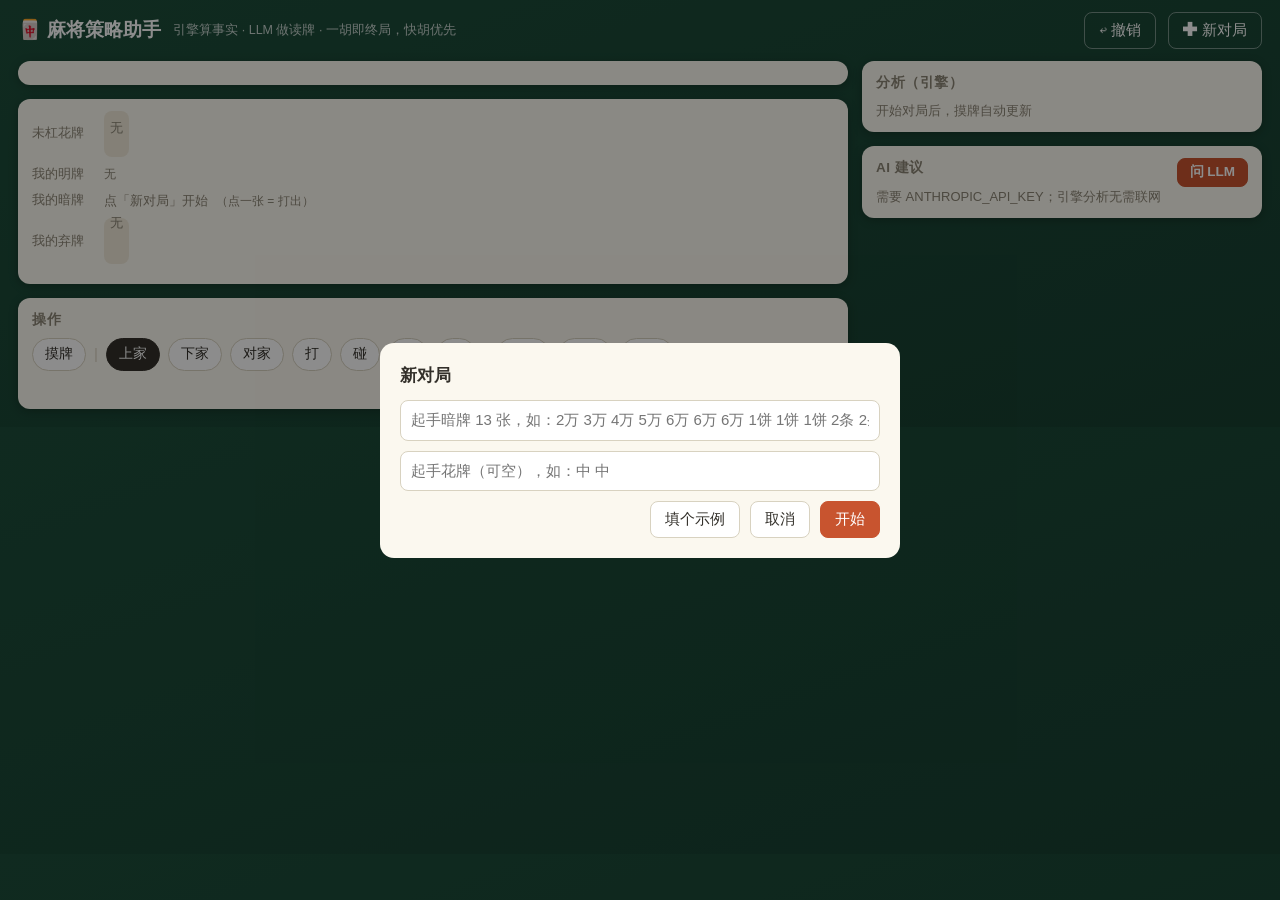
==== src/webapp/index.html @ b74e80d1 "Merge local web UI + robust advice defaults python -m src.web 起本地界面；思考默认关闭兼容代理端点。  Co-Authored-By: C" ====
<!DOCTYPE html>
<html lang="zh-CN">
<head>
<meta charset="utf-8">
<meta name="viewport" content="width=device-width, initial-scale=1">
<title>麻将策略助手</title>
<style>
  :root{
    --felt:#1d4d3a; --felt2:#173f30; --panel:#fbf8ef; --ink:#33302a;
    --line:#d8d2c0; --accent:#c8542f; --gold:#b98a2f; --safe:#4a7d52;
    --warn:#c9a227; --danger:#b3402e; --muted:#8a8474;
  }
  *{box-sizing:border-box}
  body{margin:0;background:linear-gradient(160deg,var(--felt),var(--felt2));
       color:var(--ink);font:15px/1.5 -apple-system,"PingFang SC","Microsoft YaHei",sans-serif}
  header{display:flex;align-items:center;gap:12px;padding:12px 18px;color:#fff}
  header h1{font-size:19px;margin:0;font-weight:600}
  header .sub{opacity:.75;font-size:12.5px}
  header .sp{flex:1}
  button{font:inherit;border:1px solid var(--line);background:#fff;color:var(--ink);
         border-radius:8px;padding:6px 14px;cursor:pointer}
  button:hover{border-color:var(--accent);color:var(--accent)}
  button.primary{background:var(--accent);border-color:var(--accent);color:#fff}
  button.primary:hover{opacity:.9;color:#fff}
  button.ghost{background:transparent;color:#fff;border-color:rgba(255,255,255,.4)}
  button.ghost:hover{border-color:#fff;color:#fff}
  button:disabled{opacity:.5;cursor:default}
  main{display:grid;grid-template-columns:minmax(0,1fr) 400px;gap:14px;padding:0 18px 18px}
  .card{background:var(--panel);border-radius:12px;padding:12px 14px;box-shadow:0 2px 10px rgba(0,0,0,.25)}
  .card h3{margin:0 0 8px;font-size:13.5px;color:var(--muted);font-weight:600;letter-spacing:.5px}
  .col{display:flex;flex-direction:column;gap:14px;min-width:0}
  /* tiles */
  .tile{display:inline-flex;flex-direction:column;align-items:center;justify-content:center;
        width:46px;height:60px;margin:2px;background:#fff;border:1px solid #cfc9b8;border-bottom-width:3px;
        border-radius:6px;cursor:pointer;user-select:none;font-weight:700;line-height:1.15}
  .tile .n{font-size:20px}
  .tile .s{font-size:12px;color:#7a7462}
  .tile.honor .n{font-size:17px}
  .tile.flower{background:#fdf3dd;border-color:#d9c48a}
  .tile.flower .n{color:#9a7418;font-size:16px}
  .tile.small{width:32px;height:42px}
  .tile.small .n{font-size:14px}.tile.small .s{font-size:10px}
  .tile:hover{transform:translateY(-3px);border-color:var(--accent)}
  .tile.flat{cursor:default}
  .tile.flat:hover{transform:none;border-color:#cfc9b8}
  .river{min-height:46px;padding:4px 6px;background:#efe9d8;border-radius:8px;line-height:0}
  /* opponents */
  .opps{display:grid;grid-template-columns:repeat(3,1fr);gap:10px}
  .opp h3{display:flex;justify-content:space-between}
  .opp .cnt{color:var(--accent)}
  .melds{margin-top:6px;font-size:12px;color:var(--muted)}
  .melds .grp{display:inline-block;background:#efe9d8;border-radius:6px;padding:2px 6px;margin:2px 2px 0 0}
  /* my area */
  .row{display:flex;flex-wrap:wrap;align-items:center;gap:8px;margin-bottom:8px}
  .row .lbl{font-size:12.5px;color:var(--muted);min-width:64px}
  .hand .tile{width:52px;height:68px}
  /* action bar */
  .actions{display:flex;flex-wrap:wrap;gap:8px;align-items:center}
  .chip{padding:5px 12px;border-radius:999px;border:1px solid var(--line);background:#fff;cursor:pointer;font-size:13.5px}
  .chip.on{background:var(--ink);color:#fff;border-color:var(--ink)}
  .picker{margin-top:8px;display:none}
  .picker.show{display:block}
  .picker .grp{margin:4px 0}
  .picker .glabel{font-size:12px;color:var(--muted);margin-right:6px}
  .pending{margin-top:6px;font-size:13px;color:var(--accent);min-height:20px}
  /* analysis */
  .status{font-size:16px;font-weight:700;margin-bottom:6px}
  .substat{font-size:12.5px;color:var(--muted);margin-bottom:8px}
  table{width:100%;border-collapse:collapse;font-size:13px}
  th{color:var(--muted);font-weight:600;text-align:left;padding:4px 6px;border-bottom:1px solid var(--line);font-size:12px}
  td{padding:5px 6px;border-bottom:1px dashed #e7e1d0;vertical-align:middle}
  tr.cand{cursor:pointer}
  tr.cand:hover td{background:#f4efdf}
  .risk{display:inline-block;padding:1px 8px;border-radius:999px;font-size:12px;color:#fff}
  .risk.安全{background:var(--safe)} .risk.中{background:var(--warn)} .risk.危险{background:var(--danger)}
  .bars{display:flex;gap:6px;margin-top:2px}
  .bar{width:44px;height:4px;background:#e7e1d0;border-radius:2px;overflow:hidden}
  .bar i{display:block;height:100%;background:var(--muted)}
  .bar.r i{background:var(--danger)}
  .kong{margin-top:10px;border-top:1px solid var(--line);padding-top:8px}
  .kong li{margin:3px 0;font-size:13px}
  .star{color:var(--accent);font-weight:700;font-size:13px;margin-top:4px}
  .advice{white-space:pre-wrap;font-size:14px;max-height:420px;overflow:auto;background:#f4efdf;
          border-radius:8px;padding:10px 12px}
  .hint{color:var(--muted);font-size:13px}
  .err{color:var(--danger)}
  /* modal */
  .mask{position:fixed;inset:0;background:rgba(0,0,0,.45);display:none;align-items:center;justify-content:center}
  .mask.show{display:flex}
  .modal{background:var(--panel);border-radius:14px;padding:20px;width:min(520px,92vw)}
  .modal h2{margin:0 0 12px;font-size:17px}
  .modal input{width:100%;font:inherit;padding:8px 10px;border:1px solid var(--line);border-radius:8px;margin-bottom:10px}
  .modal .btns{display:flex;gap:10px;justify-content:flex-end}
  @media (max-width:900px){main{grid-template-columns:1fr}}
</style>
</head>
<body>
<header>
  <h1>🀄 麻将策略助手</h1>
  <span class="sub">引擎算事实 · LLM 做读牌 · 一胡即终局，快胡优先</span>
  <span class="sp"></span>
  <button class="ghost" onclick="undo()">↩ 撤销</button>
  <button class="ghost" onclick="showNew()">✚ 新对局</button>
</header>

<main>
  <div class="col">
    <div class="card opps" id="opps"></div>

    <div class="card">
      <div class="row"><span class="lbl">未杠花牌</span><span id="flowers" class="river" style="line-height:1.6"><span class="hint">无</span></span></div>
      <div class="row"><span class="lbl">我的明牌</span><span id="mymelds" class="melds" style="margin:0">无</span></div>
      <div class="row"><span class="lbl">我的暗牌</span><span id="hand" class="hand" style="line-height:0"><span class="hint">点「新对局」开始</span></span>
        <span style="font-size:12px;color:var(--muted)">（点一张 = 打出）</span></div>
      <div class="row"><span class="lbl">我的弃牌</span><span id="myriver" class="river"><span class="hint">无</span></span></div>
    </div>

    <div class="card">
      <h3>操作</h3>
      <div class="actions" id="actions">
        <span class="chip" data-mode="draw" onclick="setMode('draw','摸牌')">摸牌</span>
        <span style="color:var(--line)">|</span>
        <span class="chip" data-p="l" onclick="setPlayer('l')">上家</span>
        <span class="chip" data-p="r" onclick="setPlayer('r')">下家</span>
        <span class="chip" data-p="o" onclick="setPlayer('o')">对家</span>
        <span class="chip" data-mode="od" onclick="setMode('od','打')">打</span>
        <span class="chip" data-mode="op" onclick="setMode('op','碰')">碰</span>
        <span class="chip" data-mode="oc" onclick="setMode('oc','吃')">吃</span>
        <span class="chip" data-mode="og" onclick="setMode('og','杠')">杠</span>
        <span style="color:var(--line)">|</span>
        <span class="chip" data-mode="kg" onclick="setMode('kg','杠花')">杠花</span>
        <span class="chip" data-mode="an" onclick="setMode('an','暗杠')">暗杠</span>
        <span class="chip" data-mode="ka" onclick="setMode('ka','加杠')">加杠</span>
      </div>
      <div class="picker" id="picker"></div>
      <div class="pending" id="pending"></div>
    </div>
  </div>

  <div class="col">
    <div class="card">
      <h3>分析（引擎）</h3>
      <div id="analysis" class="hint">开始对局后，摸牌自动更新</div>
    </div>
    <div class="card">
      <h3>AI 建议
        <button class="primary" id="adviceBtn" style="float:right;padding:3px 12px" onclick="advice()">问 LLM</button>
      </h3>
      <div id="advice" class="hint">需要 ANTHROPIC_API_KEY；引擎分析无需联网</div>
    </div>
  </div>
</main>

<div class="mask" id="mask">
  <div class="modal">
    <h2>新对局</h2>
    <input id="inHand" placeholder="起手暗牌 13 张，如：2万 3万 4万 5万 6万 6万 6万 1饼 1饼 1饼 2条 2条 2条">
    <input id="inFlowers" placeholder="起手花牌（可空），如：中 中">
    <div class="btns">
      <button onclick="fillSample()">填个示例</button>
      <button onclick="hideNew()">取消</button>
      <button class="primary" onclick="startGame()">开始</button>
    </div>
  </div>
</div>

<script>
const $ = id => document.getElementById(id);
let mode = null, player = 'l', pending = [];

const SUITS = [
  {label:'万', n:9, prefix:''}, {label:'饼', n:9}, {label:'条', n:9},
];
const HONORS = ['南风','西风','北风'];
const FLOWERS = ['中','发','白','东风','春','夏','秋','冬','梅','兰','竹','菊'];
const SEASON = new Set(['春','夏','秋','冬','梅','兰','竹','菊']);

function tileHTML(name, cls='', click=''){
  let n = name, s = '';
  const m = name.match(/^([1-9])([万饼条])$/);
  if (m){ n = m[1]; s = m[2]; }
  else { s = ''; }
  const flower = !m;
  return `<span class="tile ${cls} ${flower?'flower':''} ${m?'':'honor'}" ${click?`onclick="${click}"`:''}>` +
         `<span class="n">${n}</span>${s?`<span class="s">${s}</span>`:''}</span>`;
}

/* ---------- server calls ---------- */
async function api(path, body){
  const r = await fetch(path, body ? {method:'POST',headers:{'Content-Type':'application/json'},
                                          body:JSON.stringify(body)} : undefined);
  return r.json();
}
async function refresh(){
  const d = await api('/api/state');
  if (!d.ok){ return; }
  render(d.state); renderAnalysis(d.analysis);
}
async function send(line){
  const d = await api('/api/event', {line});
  if (!d.ok){ flash(d.error || '操作失败'); return false; }
  await refresh(); return true;
}
function flash(msg){
  const p = $('pending'); p.textContent = '⚠ ' + msg;
  setTimeout(()=>{ if(p.textContent.startsWith('⚠')) p.textContent=''; }, 2500);
}

/* ---------- render ---------- */
function render(st){
  // opponents
  const names = {l:'上家', r:'下家', o:'对家'};
  $('opps').innerHTML = ['l','r','o'].map(k=>{
    const p = st.players[k==='l'?'left':k==='r'?'right':'opposite'];
    const river = p.discards.length ? p.discards.map(t=>tileHTML(t,'small','flat')).join('') : '<span class="hint">无弃牌</span>';
    const melds = p.melds.length ? p.melds.map(m=>`<span class="grp">${m.type} ${m.tiles.join(' ')}</span>`).join(' ') : '无明牌';
    return `<div class="card opp"><h3>${names[k]} <span class="cnt">${p.discards.length}张弃牌</span></h3>
            <div class="river">${river}</div><div class="melds">${melds}</div></div>`;
  }).join('');

  $('flowers').innerHTML = st.flowers.length
    ? st.flowers.map(t=>tileHTML(t,'small',`send('kg ${t}')`)).join('') +
      '<span class="hint" style="font-size:11px;margin-left:6px">点花=杠掉</span>'
    : '<span class="hint">无</span>';
  $('mymelds').innerHTML = st.my_melds.length
    ? st.my_melds.map(m=>`<span class="grp">${m.type} ${m.tiles.join(' ')}</span>`).join(' ') : '无';
  $('hand').innerHTML = st.hand.length
    ? st.hand.map(t=>tileHTML(t,'',`send('打 ${t}')`)).join('')
    : '<span class="hint">空</span>';
  $('myriver').innerHTML = st.my_discards.length
    ? st.my_discards.map(t=>tileHTML(t,'small','flat')).join('') : '<span class="hint">无</span>';
}

function renderAnalysis(a){
  if (!a){ return; }
  let head;
  if (a.shanten === -1) head = '🎉 已经胡了！';
  else if (a.is_tenpai) head = `📣 听牌！胡：${a.waiting.join(' ')}`;
  else head = `向听数 ${a.shanten}｜进张：${a.ukeire.join(' ') || '无'}`;
  let html = `<div class="status">${head}</div>
              <div class="substat">全桌剩余 ${a.remaining_total} 张 · 一胡即终局，快胡优先</div>`;
  if (a.candidates.length){
    html += `<table><tr><th>打</th><th>向听</th><th>进张</th><th>风险</th><th>剩</th></tr>` +
      a.candidates.map(c=>`
        <tr class="cand" onclick="send('打 ${c.tile}')">
          <td><b>${c.tile}</b></td>
          <td>${c.shanten_after}</td>
          <td>${c.speed_types}种/${c.speed_tiles}张</td>
          <td><span class="risk ${c.risk}">${c.risk}</span>
              <div class="bars">
                <div class="bar" title="被吃 ${fmt(c.chi)}"><i style="width:${c.chi*100}%"></i></div>
                <div class="bar" title="被碰 ${fmt(c.peng)}"><i style="width:${c.peng*100}%"></i></div>
                <div class="bar r" title="点炮 ${fmt(c.ron)}"><i style="width:${c.ron*100}%"></i></div>
              </div></td>
          <td>${c.remaining}</td>
        </tr>`).join('') + `</table>`;
  }
  if (a.kong_opportunities.length){
    html += `<div class="kong"><b>杠牌/杠开机会</b><ul style="margin:4px 0 0 18px;padding:0">` +
      a.kong_opportunities.map(o=>`<li>${o.kind} ${o.tile}：${o.hua}花；${o.note}</li>`).join('') +
      `</ul>${a.is_tenpai ? '<div class="star">★ 已听牌：现在杠任意一组，补牌成胡 = 杠开（8花起，上不封顶）</div>' : ''}</div>`;
  }
  $('analysis').innerHTML = html;
}
const fmt = p => (p*100).toFixed(0) + '%';

/* ---------- actions ---------- */
function setPlayer(p){
  player = p;
  document.querySelectorAll('[data-p]').forEach(e=>e.classList.toggle('on', e.dataset.p===p));
  if (!mode) setMode('od','打');
  else renderPicker();
}
function setMode(m, label){
  mode = m; pending = [];
  document.querySelectorAll('[data-mode]').forEach(e=>e.classList.toggle('on', e.dataset.mode===m));
  $('pending').textContent = m ? `待选牌（${label}）…` : '';
  renderPicker();
}
const MODES = {
  draw:{cnt:1, line:t=>`摸 ${t}`},
  od:  {cnt:1, line:t=>`${player} ${t}`},
  op:  {cnt:1, line:t=>`${player}碰 ${t}`},
  oc:  {cnt:3, line:t=>`${player}吃 ${t.join(' ')}`},
  og:  {cnt:1, line:t=>`${player}杠 ${t}`},
  kg:  {cnt:1, line:t=>`kg ${t}`},
  an:  {cnt:1, line:t=>`an ${t}`},
  ka:  {cnt:1, line:t=>`ka ${t}`},
};
function renderPicker(){
  const p = $('picker');
  if (!mode){ p.className='picker'; p.innerHTML=''; return; }
  p.className = 'picker show';
  let html = '';
  for (const s of SUITS){
    html += `<div class="grp"><span class="glabel">${s.label}</span>` +
      Array.from({length:9},(_,i)=>tileHTML(`${i+1}${s.label}`,'small',`pick('${i+1}${s.label}')`)).join('') + `</div>`;
  }
  html += `<div class="grp"><span class="glabel">字</span>` +
    HONORS.map(t=>tileHTML(t,'small',`pick('${t}')`)).join('') + `</div>`;
  if (['draw','kg'].includes(mode)){
    html += `<div class="grp"><span class="glabel">花</span>` +
      FLOWERS.map(t=>tileHTML(SEASON.has(t)?t:t,'small',`pick('${t}')`)).join('') + `</div>`;
  }
  p.innerHTML = html;
}
async function pick(t){
  if (!mode) return;
  const m = MODES[mode];
  if (mode==='kg'){ send(`kg ${t}`); return; }        // 杠花直接执行
  pending.push(t);
  if (pending.length < m.cnt){
    $('pending').textContent = `待选牌：${pending.join(' ')}${mode==='oc' ? '（吃还需 '+(m.cnt-pending.length)+' 张）' : ''}`;
    return;
  }
  const line = m.line(m.cnt===1 ? pending[0] : pending);
  pending = [];
  $('pending').textContent = '';
  await send(line);
}
async function undo(){ pending=[]; $('pending').textContent=''; await send('撤'); }

async function advice(){
  const btn = $('adviceBtn'), out = $('advice');
  btn.disabled = true; btn.textContent = '思考中…';
  out.className = 'advice'; out.textContent = 'LLM 正在读牌（可能需要十几秒）…';
  try{
    const d = await api('/api/advice', {});
    if (d.ok){ out.textContent = d.advice; }
    else {
      out.innerHTML = `<span class="err">获取失败：${d.error}</span>` +
        (d.prompt ? `<details style="margin-top:8px"><summary>Prompt 预览（可复制给任意模型）</summary>
                     <div style="white-space:pre-wrap;font-size:12.5px;margin-top:6px">${d.prompt}</div></details>` : '');
    }
  } finally { btn.disabled = false; btn.textContent = '问 LLM'; }
}

/* ---------- new game ---------- */
function showNew(){ $('mask').className = 'mask show'; $('inHand').focus(); }
function hideNew(){ $('mask').className = 'mask'; }
function fillSample(){
  $('inHand').value = '2万 3万 4万 5万 6万 6万 6万 1饼 1饼 1饼 2条 2条 2条';
  $('inFlowers').value = '中';
}
async function startGame(){
  const d = await api('/api/new', {hand:$('inHand').value.trim(), flowers:$('inFlowers').value.trim()});
  if (!d.ok){ alert(d.error); return; }
  hideNew(); setMode(null,''); await refresh();
}

/* boot */
setPlayer('l'); setMode(null,'');
$('mask').className = 'mask show';
refresh();
</script>
</body>
</html>
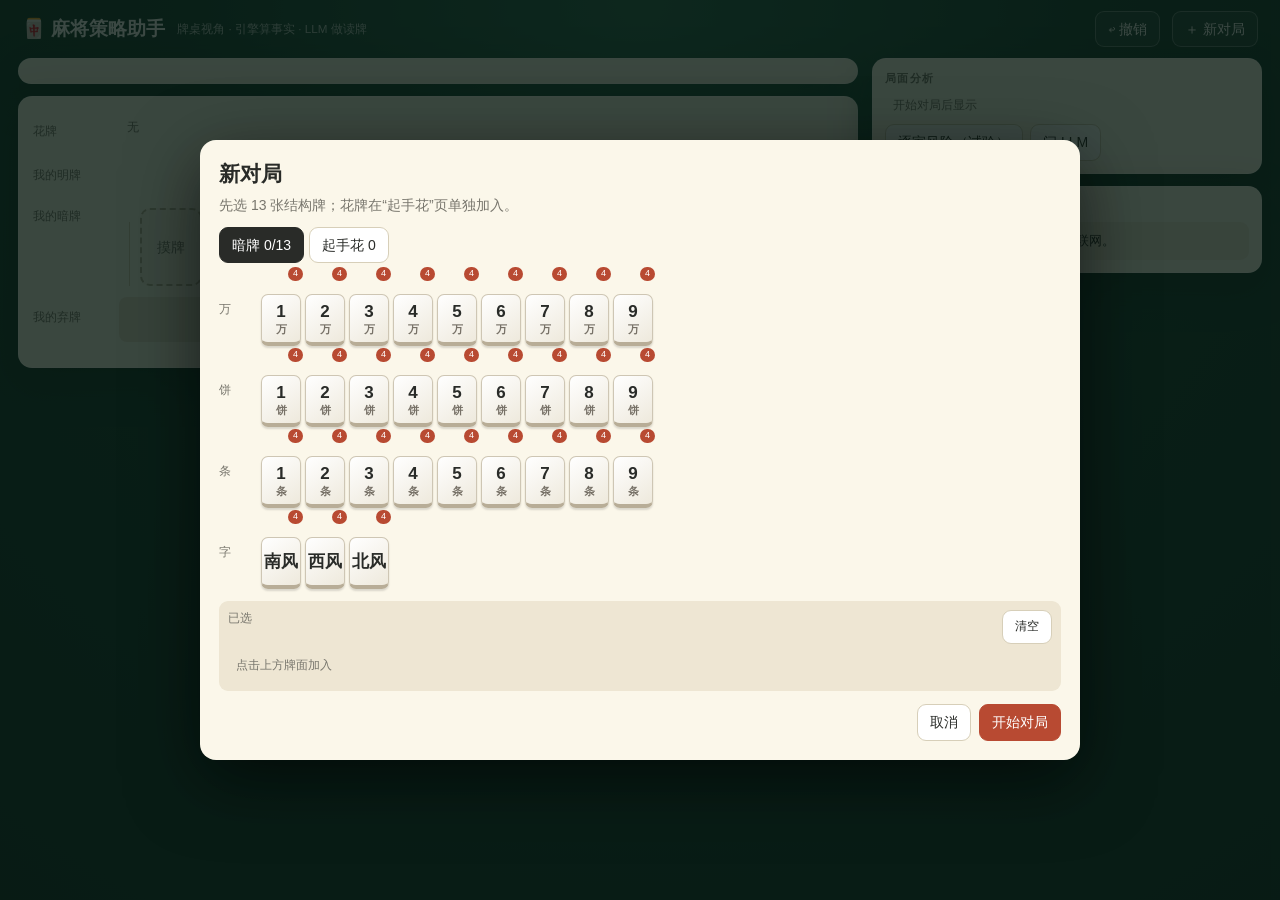
==== commit f563130b: "chore: establish cross-client collaboration baseline Capture the existing rules, strategy, rooms, cl" ====
--- a/src/webapp/index.html
+++ b/src/webapp/index.html
@@ -1,356 +1,162 @@
-<!DOCTYPE html>
+<!doctype html>
 <html lang="zh-CN">
 <head>
 <meta charset="utf-8">
-<meta name="viewport" content="width=device-width, initial-scale=1">
+<meta name="viewport" content="width=device-width,initial-scale=1">
 <title>麻将策略助手</title>
 <style>
-  :root{
-    --felt:#1d4d3a; --felt2:#173f30; --panel:#fbf8ef; --ink:#33302a;
-    --line:#d8d2c0; --accent:#c8542f; --gold:#b98a2f; --safe:#4a7d52;
-    --warn:#c9a227; --danger:#b3402e; --muted:#8a8474;
-  }
-  *{box-sizing:border-box}
-  body{margin:0;background:linear-gradient(160deg,var(--felt),var(--felt2));
-       color:var(--ink);font:15px/1.5 -apple-system,"PingFang SC","Microsoft YaHei",sans-serif}
-  header{display:flex;align-items:center;gap:12px;padding:12px 18px;color:#fff}
-  header h1{font-size:19px;margin:0;font-weight:600}
-  header .sub{opacity:.75;font-size:12.5px}
-  header .sp{flex:1}
-  button{font:inherit;border:1px solid var(--line);background:#fff;color:var(--ink);
-         border-radius:8px;padding:6px 14px;cursor:pointer}
-  button:hover{border-color:var(--accent);color:var(--accent)}
-  button.primary{background:var(--accent);border-color:var(--accent);color:#fff}
-  button.primary:hover{opacity:.9;color:#fff}
-  button.ghost{background:transparent;color:#fff;border-color:rgba(255,255,255,.4)}
-  button.ghost:hover{border-color:#fff;color:#fff}
-  button:disabled{opacity:.5;cursor:default}
-  main{display:grid;grid-template-columns:minmax(0,1fr) 400px;gap:14px;padding:0 18px 18px}
-  .card{background:var(--panel);border-radius:12px;padding:12px 14px;box-shadow:0 2px 10px rgba(0,0,0,.25)}
-  .card h3{margin:0 0 8px;font-size:13.5px;color:var(--muted);font-weight:600;letter-spacing:.5px}
-  .col{display:flex;flex-direction:column;gap:14px;min-width:0}
-  /* tiles */
-  .tile{display:inline-flex;flex-direction:column;align-items:center;justify-content:center;
-        width:46px;height:60px;margin:2px;background:#fff;border:1px solid #cfc9b8;border-bottom-width:3px;
-        border-radius:6px;cursor:pointer;user-select:none;font-weight:700;line-height:1.15}
-  .tile .n{font-size:20px}
-  .tile .s{font-size:12px;color:#7a7462}
-  .tile.honor .n{font-size:17px}
-  .tile.flower{background:#fdf3dd;border-color:#d9c48a}
-  .tile.flower .n{color:#9a7418;font-size:16px}
-  .tile.small{width:32px;height:42px}
-  .tile.small .n{font-size:14px}.tile.small .s{font-size:10px}
-  .tile:hover{transform:translateY(-3px);border-color:var(--accent)}
-  .tile.flat{cursor:default}
-  .tile.flat:hover{transform:none;border-color:#cfc9b8}
-  .river{min-height:46px;padding:4px 6px;background:#efe9d8;border-radius:8px;line-height:0}
-  /* opponents */
-  .opps{display:grid;grid-template-columns:repeat(3,1fr);gap:10px}
-  .opp h3{display:flex;justify-content:space-between}
-  .opp .cnt{color:var(--accent)}
-  .melds{margin-top:6px;font-size:12px;color:var(--muted)}
-  .melds .grp{display:inline-block;background:#efe9d8;border-radius:6px;padding:2px 6px;margin:2px 2px 0 0}
-  /* my area */
-  .row{display:flex;flex-wrap:wrap;align-items:center;gap:8px;margin-bottom:8px}
-  .row .lbl{font-size:12.5px;color:var(--muted);min-width:64px}
-  .hand .tile{width:52px;height:68px}
-  /* action bar */
-  .actions{display:flex;flex-wrap:wrap;gap:8px;align-items:center}
-  .chip{padding:5px 12px;border-radius:999px;border:1px solid var(--line);background:#fff;cursor:pointer;font-size:13.5px}
-  .chip.on{background:var(--ink);color:#fff;border-color:var(--ink)}
-  .picker{margin-top:8px;display:none}
-  .picker.show{display:block}
-  .picker .grp{margin:4px 0}
-  .picker .glabel{font-size:12px;color:var(--muted);margin-right:6px}
-  .pending{margin-top:6px;font-size:13px;color:var(--accent);min-height:20px}
-  /* analysis */
-  .status{font-size:16px;font-weight:700;margin-bottom:6px}
-  .substat{font-size:12.5px;color:var(--muted);margin-bottom:8px}
-  table{width:100%;border-collapse:collapse;font-size:13px}
-  th{color:var(--muted);font-weight:600;text-align:left;padding:4px 6px;border-bottom:1px solid var(--line);font-size:12px}
-  td{padding:5px 6px;border-bottom:1px dashed #e7e1d0;vertical-align:middle}
-  tr.cand{cursor:pointer}
-  tr.cand:hover td{background:#f4efdf}
-  .risk{display:inline-block;padding:1px 8px;border-radius:999px;font-size:12px;color:#fff}
-  .risk.安全{background:var(--safe)} .risk.中{background:var(--warn)} .risk.危险{background:var(--danger)}
-  .bars{display:flex;gap:6px;margin-top:2px}
-  .bar{width:44px;height:4px;background:#e7e1d0;border-radius:2px;overflow:hidden}
-  .bar i{display:block;height:100%;background:var(--muted)}
-  .bar.r i{background:var(--danger)}
-  .kong{margin-top:10px;border-top:1px solid var(--line);padding-top:8px}
-  .kong li{margin:3px 0;font-size:13px}
-  .star{color:var(--accent);font-weight:700;font-size:13px;margin-top:4px}
-  .advice{white-space:pre-wrap;font-size:14px;max-height:420px;overflow:auto;background:#f4efdf;
-          border-radius:8px;padding:10px 12px}
-  .hint{color:var(--muted);font-size:13px}
-  .err{color:var(--danger)}
-  /* modal */
-  .mask{position:fixed;inset:0;background:rgba(0,0,0,.45);display:none;align-items:center;justify-content:center}
-  .mask.show{display:flex}
-  .modal{background:var(--panel);border-radius:14px;padding:20px;width:min(520px,92vw)}
-  .modal h2{margin:0 0 12px;font-size:17px}
-  .modal input{width:100%;font:inherit;padding:8px 10px;border:1px solid var(--line);border-radius:8px;margin-bottom:10px}
-  .modal .btns{display:flex;gap:10px;justify-content:flex-end}
-  @media (max-width:900px){main{grid-template-columns:1fr}}
+:root{--felt:#153d31;--felt2:#0e2d25;--paper:#fbf7ea;--paper2:#f0ead8;--ink:#292b28;--muted:#78766d;--line:#d7cfb9;--red:#b84a32;--gold:#c69435;--green:#3d7b54;--yellow:#bd9229;--shadow:0 14px 40px #061b1566}
+*{box-sizing:border-box}body{margin:0;min-height:100vh;background:radial-gradient(circle at 50% 0,#28644f 0,var(--felt) 42%,var(--felt2) 100%);font:14px/1.45 -apple-system,BlinkMacSystemFont,"Segoe UI","PingFang SC",sans-serif;color:var(--ink)}
+button{font:inherit;border:1px solid var(--line);border-radius:9px;padding:7px 12px;background:#fff;color:var(--ink);cursor:pointer}button:hover{border-color:var(--red);color:var(--red)}button:disabled{opacity:.38;cursor:not-allowed}button.primary{background:var(--red);border-color:var(--red);color:white}button.gold{background:var(--gold);border-color:var(--gold);color:#211b0e}.ghost{background:#ffffff12;border-color:#ffffff50;color:#fff}
+header{height:58px;display:flex;align-items:center;gap:12px;padding:0 22px;color:white}header h1{font-size:19px;margin:0}header small{opacity:.7}.spacer{flex:1}
+main{display:grid;grid-template-columns:minmax(620px,1fr) 390px;gap:14px;padding:0 18px 18px;max-width:1500px;margin:auto}.left,.right{display:flex;flex-direction:column;gap:12px;min-width:0}
+.panel{background:var(--paper);border:1px solid #ffffff70;border-radius:14px;box-shadow:var(--shadow);padding:12px}.section-title{font-size:11px;letter-spacing:.12em;color:var(--muted);font-weight:700;text-transform:uppercase;margin:0 0 7px}
+.opponents{display:grid;grid-template-columns:repeat(3,1fr);gap:9px}.opponent{background:#f6f1e3;border:1px solid var(--line);border-radius:11px;padding:9px;min-width:0}.opp-head{display:flex;align-items:center;gap:7px;font-weight:700;margin-bottom:6px}.opp-head .count{margin-left:auto;color:var(--muted);font-size:11px}.opp-actions{display:flex;gap:4px;flex-wrap:wrap;margin-top:7px}.opp-actions button{font-size:11px;padding:3px 7px}
+.river{min-height:45px;border-radius:8px;background:#eae3d1;padding:4px;display:flex;align-content:flex-start;flex-wrap:wrap;gap:2px}.melds{margin-top:5px;display:flex;flex-wrap:wrap;gap:4px}.meld{font-size:11px;background:#e6dec9;border-radius:5px;padding:3px 6px}.empty{color:var(--muted);font-size:12px;padding:8px}
+.claim{display:none;background:linear-gradient(90deg,#fff5d7,#f7e2b7);border:1px solid #d6ad5b;border-radius:11px;padding:9px 12px;align-items:center;gap:7px;box-shadow:0 5px 18px #0002}.claim.show{display:flex}.claim strong{margin-right:auto}.claim button{padding:5px 10px}
+.my-area{padding:14px}.zone{display:grid;grid-template-columns:78px 1fr;align-items:start;gap:8px;margin-bottom:11px}.zone-label{color:var(--muted);font-size:12px;padding-top:12px}.hand-line{display:flex;align-items:flex-end;gap:10px;min-height:90px}.hand{display:flex;flex-wrap:wrap;align-items:flex-end;gap:3px}.draw-slot{width:62px;min-width:62px;height:78px;border:2px dashed #bcb39d;border-radius:10px;display:flex;align-items:center;justify-content:center;color:var(--muted);background:#f6f1e3;cursor:pointer}.draw-slot.filled{border-style:solid;border-color:var(--gold);background:#fff6d9;box-shadow:0 0 0 3px #d7aa4740}.draw-slot.disabled{cursor:default;opacity:.65}.divider{width:1px;height:64px;background:var(--line)}
+.tile-wrap{position:relative;padding-top:22px}.tile-wrap.small{padding-top:0}.badge{position:absolute;top:1px;left:50%;transform:translateX(-50%);white-space:nowrap;font-size:9px;color:#fff;background:#5a5b56;border-radius:8px;padding:1px 5px;z-index:1}.badge.reco{background:var(--red)}.tile{width:49px;height:66px;border-radius:7px;background:linear-gradient(145deg,#fff,#eee9dc);border:1px solid #cec6b4;border-bottom:4px solid #b8ad97;display:flex;flex-direction:column;justify-content:center;align-items:center;font-weight:750;line-height:1.05;cursor:pointer;user-select:none;box-shadow:0 2px 2px #0002}.tile:hover{transform:translateY(-4px)}.tile .num{font-size:22px}.tile .suit{font-size:11px;color:#777167;margin-top:3px}.tile.honor .num{font-size:16px}.tile.flower{background:linear-gradient(145deg,#fff8dc,#eadcae);border-color:#cbb66d}.tile.safe{box-shadow:0 0 0 3px #4d9b6960}.tile.medium{box-shadow:0 0 0 3px #d0a12f70}.tile.danger{box-shadow:0 0 0 3px #c54b3970}.tile.recommended{outline:3px solid var(--red);outline-offset:1px}.tile.mini{width:30px;height:40px;border-bottom-width:2px;border-radius:5px;cursor:default}.tile.mini:hover{transform:none}.tile.mini .num{font-size:13px}.tile.mini .suit{font-size:8px}
+.flower-list{display:flex;flex-wrap:wrap;gap:7px}.flower-item{display:flex;align-items:center;gap:2px}.flower-item button{font-size:10px;padding:3px 5px}
+.status{font-size:20px;font-weight:800;margin:1px 0 3px}.phase{display:inline-block;font-size:11px;padding:2px 7px;border-radius:10px;background:#e8dfc9;color:#655f52;margin-right:7px;vertical-align:3px}.substatus{color:var(--muted);font-size:12px;margin-bottom:11px}table{width:100%;border-collapse:collapse;font-size:12px}th{text-align:left;color:var(--muted);font-size:10px;border-bottom:1px solid var(--line);padding:5px}td{padding:6px 5px;border-bottom:1px dashed #ddd5c1}.risk{font-size:10px;border-radius:8px;color:#fff;padding:2px 6px}.risk.安全{background:var(--green)}.risk.中{background:var(--yellow)}.risk.危险{background:var(--red)}.candidate{cursor:pointer}.candidate:first-of-type{background:#fff0df}.kong-list{border-top:1px solid var(--line);margin-top:9px;padding-top:8px;font-size:12px}.kong-list div{margin:4px 0}.advice{white-space:pre-wrap;background:var(--paper2);border-radius:9px;padding:10px;max-height:360px;overflow:auto;font-size:13px}.right-actions{display:flex;gap:7px;flex-wrap:wrap;margin-top:10px}
+.toast{position:fixed;left:50%;bottom:24px;transform:translateX(-50%);background:#242723;color:white;border-radius:9px;padding:10px 16px;box-shadow:0 8px 30px #0006;opacity:0;pointer-events:none;transition:.2s;z-index:50}.toast.show{opacity:1}
+.overlay{position:fixed;inset:0;background:#071711c9;display:none;align-items:center;justify-content:center;z-index:20;padding:18px}.overlay.show{display:flex}.modal{width:min(880px,96vw);max-height:92vh;overflow:auto;background:var(--paper);border-radius:16px;padding:19px;box-shadow:0 20px 70px #0009}.modal.narrow{width:min(510px,94vw)}.modal h2{margin:0 0 5px}.modal-desc{color:var(--muted);margin-bottom:12px}.picker-groups{display:flex;flex-direction:column;gap:7px}.picker-row{display:flex;align-items:center;gap:4px;flex-wrap:wrap}.picker-label{width:38px;color:var(--muted);font-size:12px}.pick{position:relative}.pick .left-count{position:absolute;right:-2px;top:-5px;background:var(--red);color:#fff;border-radius:8px;min-width:15px;text-align:center;font-size:9px;z-index:2}.pick.disabled{opacity:.3;pointer-events:none}.pick .tile{width:40px;height:52px}.pick .tile .num{font-size:17px}.draft{margin:12px 0;background:#eee6d3;border-radius:9px;padding:9px;min-height:52px}.draft-head{display:flex;justify-content:space-between;font-size:12px;color:var(--muted);margin-bottom:5px}.draft-tiles{display:flex;gap:3px;flex-wrap:wrap}.modal-actions{display:flex;justify-content:flex-end;gap:8px;margin-top:13px}.tabs{display:flex;gap:5px;margin-bottom:9px}.tabs button.active{background:var(--ink);color:white;border-color:var(--ink)}
+@media(max-width:980px){main{grid-template-columns:1fr}.opponents{grid-template-columns:1fr 1fr 1fr}}@media(max-width:650px){header small{display:none}main{padding:0 8px 10px}.opponents{grid-template-columns:1fr}.zone{grid-template-columns:1fr}.zone-label{padding-top:0}.right{order:-1}.tile{width:43px;height:59px}}
 </style>
 </head>
 <body>
-<header>
-  <h1>🀄 麻将策略助手</h1>
-  <span class="sub">引擎算事实 · LLM 做读牌 · 一胡即终局，快胡优先</span>
-  <span class="sp"></span>
-  <button class="ghost" onclick="undo()">↩ 撤销</button>
-  <button class="ghost" onclick="showNew()">✚ 新对局</button>
-</header>
-
+<header><h1>🀄 麻将策略助手</h1><small>牌桌视角 · 引擎算事实 · LLM 做读牌</small><span class="spacer"></span><button class="ghost" onclick="undoEvent()">↩ 撤销</button><button class="ghost" onclick="openNewGame()">＋ 新对局</button></header>
 <main>
-  <div class="col">
-    <div class="card opps" id="opps"></div>
-
-    <div class="card">
-      <div class="row"><span class="lbl">未杠花牌</span><span id="flowers" class="river" style="line-height:1.6"><span class="hint">无</span></span></div>
-      <div class="row"><span class="lbl">我的明牌</span><span id="mymelds" class="melds" style="margin:0">无</span></div>
-      <div class="row"><span class="lbl">我的暗牌</span><span id="hand" class="hand" style="line-height:0"><span class="hint">点「新对局」开始</span></span>
-        <span style="font-size:12px;color:var(--muted)">（点一张 = 打出）</span></div>
-      <div class="row"><span class="lbl">我的弃牌</span><span id="myriver" class="river"><span class="hint">无</span></span></div>
+  <section class="left">
+    <div class="panel opponents" id="opponents"></div>
+    <div class="claim" id="claim"></div>
+    <div class="panel my-area">
+      <div class="zone"><div class="zone-label">花牌</div><div class="flower-list" id="flowers"><span class="empty">无</span></div></div>
+      <div class="zone"><div class="zone-label">我的明牌</div><div class="melds" id="myMelds"></div></div>
+      <div class="zone"><div class="zone-label">我的暗牌</div><div class="hand-line"><div class="hand" id="hand"></div><div class="divider"></div><div class="draw-slot" id="drawSlot" onclick="openDrawPicker()">摸牌</div></div></div>
+      <div class="zone"><div class="zone-label">我的弃牌</div><div class="river" id="myRiver"></div></div>
     </div>
-
-    <div class="card">
-      <h3>操作</h3>
-      <div class="actions" id="actions">
-        <span class="chip" data-mode="draw" onclick="setMode('draw','摸牌')">摸牌</span>
-        <span style="color:var(--line)">|</span>
-        <span class="chip" data-p="l" onclick="setPlayer('l')">上家</span>
-        <span class="chip" data-p="r" onclick="setPlayer('r')">下家</span>
-        <span class="chip" data-p="o" onclick="setPlayer('o')">对家</span>
-        <span class="chip" data-mode="od" onclick="setMode('od','打')">打</span>
-        <span class="chip" data-mode="op" onclick="setMode('op','碰')">碰</span>
-        <span class="chip" data-mode="oc" onclick="setMode('oc','吃')">吃</span>
-        <span class="chip" data-mode="og" onclick="setMode('og','杠')">杠</span>
-        <span style="color:var(--line)">|</span>
-        <span class="chip" data-mode="kg" onclick="setMode('kg','杠花')">杠花</span>
-        <span class="chip" data-mode="an" onclick="setMode('an','暗杠')">暗杠</span>
-        <span class="chip" data-mode="ka" onclick="setMode('ka','加杠')">加杠</span>
-      </div>
-      <div class="picker" id="picker"></div>
-      <div class="pending" id="pending"></div>
-    </div>
-  </div>
-
-  <div class="col">
-    <div class="card">
-      <h3>分析（引擎）</h3>
-      <div id="analysis" class="hint">开始对局后，摸牌自动更新</div>
-    </div>
-    <div class="card">
-      <h3>AI 建议
-        <button class="primary" id="adviceBtn" style="float:right;padding:3px 12px" onclick="advice()">问 LLM</button>
-      </h3>
-      <div id="advice" class="hint">需要 ANTHROPIC_API_KEY；引擎分析无需联网</div>
-    </div>
-  </div>
+  </section>
+  <aside class="right">
+    <div class="panel"><div class="section-title">局面分析</div><div id="riskReport" class="advice" hidden></div><div id="analysis"><span class="empty">开始对局后显示</span></div><div class="right-actions"><button class="primary" id="scoreBtn" onclick="score()" style="display:none">算花</button><button onclick="analyzeRisk()" id="riskBtn">逐家风险（试验）</button><button onclick="advice()" id="adviceBtn">问 LLM</button></div></div>
+    <div class="panel"><div class="section-title">AI 建议</div><div id="advice" class="advice">需要 API Key；确定性分析无需联网。</div></div>
+  </aside>
 </main>
 
-<div class="mask" id="mask">
-  <div class="modal">
-    <h2>新对局</h2>
-    <input id="inHand" placeholder="起手暗牌 13 张，如：2万 3万 4万 5万 6万 6万 6万 1饼 1饼 1饼 2条 2条 2条">
-    <input id="inFlowers" placeholder="起手花牌（可空），如：中 中">
-    <div class="btns">
-      <button onclick="fillSample()">填个示例</button>
-      <button onclick="hideNew()">取消</button>
-      <button class="primary" onclick="startGame()">开始</button>
-    </div>
-  </div>
-</div>
+<div class="overlay" id="pickerOverlay"><div class="modal"><h2 id="pickerTitle">选牌</h2><div class="modal-desc" id="pickerDesc"></div><div class="picker-groups" id="pickerGroups"></div><div class="draft" id="pickerDraft" style="display:none"></div><div class="modal-actions"><button onclick="closePicker()">取消</button><button class="primary" id="pickerConfirm" onclick="confirmPicker()" style="display:none">确认</button></div></div></div>
+<div class="overlay" id="newOverlay"><div class="modal"><h2>新对局</h2><div class="modal-desc">先选 13 张结构牌；花牌在“起手花”页单独加入。</div><div class="tabs"><button id="handTab" class="active" onclick="setNewTab('hand')">暗牌 <span id="handCount">0</span>/13</button><button id="flowerTab" onclick="setNewTab('flowers')">起手花 <span id="flowerCount">0</span></button></div><div class="picker-groups" id="newPicker"></div><div class="draft"><div class="draft-head"><span>已选</span><button onclick="clearDraft()">清空</button></div><div class="draft-tiles" id="newDraft"></div></div><p id="newGameError" role="alert" aria-live="polite" style="color:var(--red);white-space:pre-wrap" hidden></p><div class="modal-actions"><button onclick="closeNewGame()">取消</button><button class="primary" id="startGameBtn" onclick="startGame()">开始对局</button></div></div></div>
+<div class="overlay" id="scoreOverlay"><div class="modal narrow"><h2>本局花数</h2><div id="scoreResult"></div><div class="modal-actions"><button onclick="closeScore()">关闭</button><button class="primary" onclick="openNewGame()">下一局</button></div></div></div>
+<div class="toast" id="toast"></div>
 
 <script>
-const $ = id => document.getElementById(id);
-let mode = null, player = 'l', pending = [];
+const $=id=>document.getElementById(id);
+const NUMBER_TILES=['万','饼','条'].flatMap(s=>Array.from({length:9},(_,i)=>`${i+1}${s}`));
+const HONORS=['南风','西风','北风'];
+const MULTI_FLOWERS=['东风','中','发','白'];
+const SEASONS=['春','夏','秋','冬','梅','兰','竹','菊'];
+const ALL_TILES=[...NUMBER_TILES,...HONORS,...MULTI_FLOWERS,...SEASONS];
+const FLOWERS=new Set([...MULTI_FLOWERS,...SEASONS]);
+let current=null, legal=null, picker=null, newTab='hand', draftHand=[], draftFlowers=[];
 
-const SUITS = [
-  {label:'万', n:9, prefix:''}, {label:'饼', n:9}, {label:'条', n:9},
-];
-const HONORS = ['南风','西风','北风'];
-const FLOWERS = ['中','发','白','东风','春','夏','秋','冬','梅','兰','竹','菊'];
-const SEASON = new Set(['春','夏','秋','冬','梅','兰','竹','菊']);
+const esc=s=>String(s).replace(/[&<>"']/g,c=>({'&':'&amp;','<':'&lt;','>':'&gt;','"':'&quot;',"'":'&#39;'}[c]));
+function tileParts(name){const m=name.match(/^([1-9])([万饼条])$/);return m?{n:m[1],s:m[2],flower:false}:{n:name,s:'',flower:FLOWERS.has(name)}}
+function tileHTML(name,{mini=false,risk='',recommended=false,badge='',click=''}={}){const p=tileParts(name);return `<div class="tile-wrap ${mini?'small':''}">${badge?`<span class="badge ${recommended?'reco':''}">${esc(badge)}</span>`:''}<div class="tile ${mini?'mini':''} ${p.flower?'flower':''} ${p.s?'':'honor'} ${risk} ${recommended?'recommended':''}" ${click?`onclick="${click}"`:''}><span class="num">${esc(p.n)}</span>${p.s?`<span class="suit">${p.s}</span>`:''}</div></div>`}
+function meldHTML(m){return `<span class="meld">${({chi:'吃',peng:'碰',ming_gang:'明杠',an_gang:'暗杠'})[m.type]||m.type} · ${m.tiles.map(esc).join(' ')}</span>`}
+async function api(path,body){
+  if(location.protocol==='file:')return {ok:false,error:'请通过 http://127.0.0.1:8765 打开本程序，不能直接双击 HTML 文件。'};
+  const controller=new AbortController(),timeout=setTimeout(()=>controller.abort(),30000);
+  try{
+    const options=body===undefined?{}:{method:'POST',headers:{'Content-Type':'application/json'},body:JSON.stringify(body)};
+    const response=await fetch(path,{...options,cache:'no-store',signal:controller.signal});
+    let data;
+    try{data=await response.json()}catch{return {ok:false,error:`服务返回异常（HTTP ${response.status}），请刷新页面后重试。`}}
+    if(!response.ok)return {ok:false,error:data?.error||`请求失败（HTTP ${response.status}），请重试。`};
+    if(!data||typeof data.ok!=='boolean')return {ok:false,error:'服务返回的数据不完整，请刷新页面后重试。'};
+    return data;
+  }catch(error){return {ok:false,error:error.name==='AbortError'?'请求超过30秒，请检查本机服务后重试；已选牌仍然保留。':'无法连接本机服务，请确认服务仍在运行后重试；已选牌仍然保留。'}}
+  finally{clearTimeout(timeout)}
+}
+function notify(message){const t=$('toast');t.textContent=message;t.classList.add('show');clearTimeout(notify.timer);notify.timer=setTimeout(()=>t.classList.remove('show'),2600)}
 
-function tileHTML(name, cls='', click=''){
-  let n = name, s = '';
-  const m = name.match(/^([1-9])([万饼条])$/);
-  if (m){ n = m[1]; s = m[2]; }
-  else { s = ''; }
-  const flower = !m;
-  return `<span class="tile ${cls} ${flower?'flower':''} ${m?'':'honor'}" ${click?`onclick="${click}"`:''}>` +
-         `<span class="n">${n}</span>${s?`<span class="s">${s}</span>`:''}</span>`;
+async function refresh(){const d=await api('/api/state');if(!d.ok){if(!current)openNewGame();return false}current=d;const result=await api('/api/legal');legal=result.ok?result:null;render();return true}
+async function send(line,bindPending=false){const body={line};if(bindPending&&legal?.pending)body.expected_pending_id=legal.pending.id;const d=await api('/api/event',body);if(!d.ok){notify(d.error||'操作失败');return false}closePicker();await refresh();return true}
+
+function render(){renderOpponents();renderClaim();renderMyArea();renderAnalysis();renderRisk()}
+function renderOpponents(){const names={left:'上家',opposite:'对家',right:'下家'},prefix={left:'l',opposite:'o',right:'r'};$('opponents').innerHTML=['left','opposite','right'].map(key=>{const p=current.state.players[key];const river=p.discards.length?p.discards.map(t=>tileHTML(t,{mini:true})).join(''):'<span class="empty">暂无弃牌</span>';return `<div class="opponent"><div class="opp-head"><span>${names[key]}</span><span class="count">${p.discards.length} 张</span></div><div class="river">${river}</div><div class="melds">${p.melds.map(meldHTML).join('')}</div><div class="substatus">已知资格花 ${p.known_hua?.total??0} · ${p.flowers_complete?'花牌已核对（当前）':'花牌可能未录全'}<br>${[...(p.flowers||[]),...(p.konged_flowers||[])].map(esc).join(' ')||'未记录花牌'}</div><div class="opp-actions"><button onclick="openActionPicker('opp-discard','${prefix[key]} 打牌',1,'${prefix[key]}')">打</button><button onclick="opponentCall('${prefix[key]}','碰')">碰</button><button onclick="openActionPicker('opp-chi','${names[key]}吃牌',3,'${prefix[key]}')">吃</button><button onclick="opponentCall('${prefix[key]}','杠')">杠</button><button onclick="openActionPicker('opp-ankan','${names[key]}暗杠',1,'${prefix[key]}')">暗杠</button><button onclick="openActionPicker('opp-flower','${names[key]}增加花牌',1,'${prefix[key]}')">记花</button><button onclick="send('${prefix[key]}${p.flowers_complete?'花未知':'花完整'}')">${p.flowers_complete?'取消核对':'花牌录全'}</button></div></div>`}).join('')}
+function opponentCall(prefix,verb){const p=current.flow.pending;if(!p){notify('请先记录被打出的牌');return}send(`${prefix}${verb} ${p.tile}`,true)}
+function renderClaim(){const box=$('claim');if(!legal?.pending){box.className='claim';box.innerHTML='';return}const p=legal.pending;let buttons='';if(legal.peng)buttons+=`<button onclick="send('我碰 ${esc(p.tile)}',true)">碰</button>`;if(legal.gang)buttons+=`<button onclick="send('我杠 ${esc(p.tile)}',true)">明杠</button>`;for(const pair of legal.chi){const full=[...pair,p.tile].sort(tileSort);buttons+=`<button onclick="send('我吃 ${full.join(' ')}',true)">吃 ${pair.join(' ')}</button>`}if(legal.ron)buttons+=`<button class="primary" onclick="send('胡 放炮',true)">胡！</button>`;buttons+=`<button onclick="send('过',true)">过</button>`;box.className='claim show';box.innerHTML=`<strong>${({left:'上家',right:'下家',opposite:'对家'})[p.player]}打出 ${esc(p.tile)}</strong>${buttons}`}
+function tileSort(a,b){const order={'万':0,'饼':1,'条':2};const ma=a.match(/^([1-9])([万饼条])$/),mb=b.match(/^([1-9])([万饼条])$/);if(ma&&mb)return order[ma[2]]-order[mb[2]]||+ma[1]-+mb[1];if(ma)return-1;if(mb)return 1;return ALL_TILES.indexOf(a)-ALL_TILES.indexOf(b)}
+function renderMyArea(){const flow=current.flow,state=current.state,candidates=new Map(current.analysis.candidates.map((c,i)=>[c.tile,{...c,rank:i}]));let hand=[...state.hand];if(flow.drawn_tile&&!FLOWERS.has(flow.drawn_tile)){const i=hand.indexOf(flow.drawn_tile);if(i>=0)hand.splice(i,1)}hand.sort(tileSort);$('hand').innerHTML=hand.length?hand.map(t=>handTile(t,candidates)).join(''):'<span class="empty">无暗牌</span>';const slot=$('drawSlot');if(flow.drawn_tile){slot.className='draw-slot filled'+(flow.phase==='need_draw'?'':' disabled');slot.innerHTML=tileHTML(flow.drawn_tile,{click:flow.phase==='need_discard'?`send('打 ${flow.drawn_tile}')`:''})}else{slot.className='draw-slot'+(flow.phase!=='need_draw'?' disabled':'');slot.textContent=flow.phase==='need_draw'?'摸牌':'—'}$('myMelds').innerHTML=state.my_melds.length?state.my_melds.map(meldHTML).join(''):'<span class="empty">无</span>';$('myRiver').innerHTML=state.my_discards.length?state.my_discards.map(t=>tileHTML(t,{mini:true})).join(''):'<span class="empty">无</span>';const counts={};state.flowers.forEach(t=>counts[t]=(counts[t]||0)+1);$('flowers').innerHTML=state.flowers.length?[...new Set(state.flowers)].map(t=>{const can=flow.phase==='need_draw';return `<span class="flower-item">${tileHTML(t,{mini:true})}<span>×${counts[t]}</span>${can?`<button onclick="send('kg ${t}')">单张杠</button>${counts[t]===4&&!SEASONS.includes(t)?`<button onclick="send('kg ${t} 4')">暗杠4张</button>`:''}`:''}</span>`}).join(''):'<span class="empty">无</span>'}
+function handTile(t,candidates){const c=candidates.get(t),click=current.flow.phase==='need_discard'?`send('打 ${t}')`:'';if(!c)return tileHTML(t,{click});const risk={安全:'safe',中:'medium',危险:'danger'}[c.risk]||'';return tileHTML(t,{risk,recommended:c.rank===0,badge:c.rank===0?'推荐':`向${c.shanten_after} · ${c.speed_tiles}张`,click})}
+function openDrawPicker(){if(!current||current.flow.phase!=='need_draw')return;openActionPicker('draw','我摸到的牌',1,'')}
+function renderAnalysis(){const a=current.analysis,f=current.flow;const phase={need_draw:'等摸牌',need_discard:'须打一张',won:'已胡',drawn:'黄庄'}[f.phase];let title;if(f.phase==='drawn')title='黄庄 · 全部零结算';else if(f.phase==='won'&&!f.win)title='本局结束 · 对手胡牌';else if(f.win)title=`🎉 已胡 ${f.win.tile}`;else if(a.shanten===-1)title='牌型已完成，请确认胡牌';else if(a.is_tenpai)title=`听牌 · 胡 ${a.waiting.join(' ')}`;else title=`${a.shanten} 向听`;let html=`<div class="status"><span class="phase">${phase}</span>${title}</div><div class="substatus">未见牌 ${a.remaining_total} 张（含对手暗牌，非牌墙）${f.replacement_draw_pending?' · 下一张为补牌':''}</div>`;if(f.phase==='need_discard'&&a.shanten===-1&&!f.win)html+=`<button class="gold" onclick="send('胡 ${f.last_draw_was_replacement?'杠开':'自摸'}')">确认${f.last_draw_was_replacement?'杠开':'自摸'}胡</button>`;if(a.candidates.length){html+=`<table><tr><th>打</th><th>向听</th><th>进张</th><th>风险</th><th>剩</th></tr>${a.candidates.map(c=>`<tr class="candidate" onclick="${f.phase==='need_discard'?`send('打 ${c.tile}')`:''}"><td><b>${esc(c.tile)}</b></td><td>${c.shanten_after}</td><td>${c.speed_types}种/${c.speed_tiles}张</td><td><span class="risk ${c.risk}">${c.risk}</span><br><small>启发式指标，非概率</small></td><td>${c.remaining}</td></tr>`).join('')}</table>`}if(a.kong_opportunities.length)html+=`<div class="kong-list"><b>杠牌 / 杠开机会</b>${a.kong_opportunities.map(o=>`<div>${esc(o.kind)} ${esc(o.tile)} · ${o.hua_basis==='flower_score_delta'?'本次花分增量':'杠分'} ${o.hua}花<br><small>${esc(o.note)}</small>${kongButton(o)}</div>`).join('')}</div>`;$('analysis').innerHTML=html;$('scoreBtn').style.display=f.win?'inline-block':'none'}
+function kongButton(o){if(current.flow.phase==='need_discard'&&o.kind==='暗杠')return ` <button onclick="send('an ${o.tile}')">暗杠</button>`;if(current.flow.phase==='need_discard'&&o.kind==='加杠')return ` <button onclick="send('ka ${o.tile}')">加杠</button>`;return ''}
+const pct=n=>`${Math.round(n*100)}%`;
+
+function openActionPicker(mode,title,count,prefix){picker={mode,title,count,prefix,selected:[]};$('pickerTitle').textContent=title;$('pickerDesc').textContent=count===1?'请选择一张牌':`请选择 ${count} 张组成吃牌`;$('pickerOverlay').classList.add('show');renderPicker()}
+function renderPicker(){const tiles=picker.mode==='opp-flower'?[...MULTI_FLOWERS,...SEASONS]:picker.mode==='draw'?ALL_TILES:[...NUMBER_TILES,...HONORS];$('pickerGroups').innerHTML=pickerRows(tiles,(t)=>pickerPick(t),current?.flow.remaining_by_tile||null);const multi=picker.count>1;$('pickerDraft').style.display=multi?'block':'none';$('pickerConfirm').style.display=multi?'inline-block':'none';if(multi)$('pickerDraft').innerHTML=`<div class="draft-head"><span>已选 ${picker.selected.length}/${picker.count}</span><button onclick="picker.selected=[];renderPicker()">重选</button></div><div class="draft-tiles">${picker.selected.map(t=>tileHTML(t,{mini:true})).join('')}</div>`}
+function pickerRows(tiles,onPick,remaining){const groups=[['万',tiles.filter(t=>t.endsWith('万'))],['饼',tiles.filter(t=>t.endsWith('饼'))],['条',tiles.filter(t=>t.endsWith('条'))],['字',tiles.filter(t=>HONORS.includes(t))],['花',tiles.filter(t=>FLOWERS.has(t))]].filter(g=>g[1].length);return groups.map(([label,list])=>`<div class="picker-row"><span class="picker-label">${label}</span>${list.map(t=>{const left=remaining?remaining[t]:null;return `<div class="pick ${left===0?'disabled':''}" onclick="${left===0?'':`(${onPick.toString()})('${t}')`}">${left!==null?`<span class="left-count">${left}</span>`:''}${tileHTML(t)}</div>`}).join('')}</div>`).join('')}
+function pickerPick(t){if(picker.count===1){executePicker([t]);return}if(picker.selected.length<picker.count)picker.selected.push(t);renderPicker()}
+function confirmPicker(){if(picker.selected.length!==picker.count){notify(`还需选择 ${picker.count-picker.selected.length} 张`);return}executePicker(picker.selected)}
+function executePicker(ts){const {mode,prefix}=picker;if(mode==='draw')send(`摸 ${ts[0]}`);else if(mode==='opp-discard')send(`${prefix} ${ts[0]}`);else if(mode==='opp-chi')send(`${prefix}吃 ${ts.join(' ')}`,true);else if(mode==='opp-ankan')send(`${prefix}暗杠 ${ts[0]}`);else if(mode==='opp-flower')send(`${prefix}花 ${ts[0]}`)}
+function closePicker(){$('pickerOverlay').classList.remove('show');picker=null}
+
+function openNewGame(){$('scoreOverlay').classList.remove('show');$('newOverlay').classList.add('show');setNewTab('hand')}
+function closeNewGame(){if(current)$('newOverlay').classList.remove('show');else notify('请先开始一局')}
+function setNewTab(tab){newTab=tab;$('handTab').classList.toggle('active',tab==='hand');$('flowerTab').classList.toggle('active',tab==='flowers');renderNewPicker()}
+function renderNewPicker(){const tiles=newTab==='hand'?[...NUMBER_TILES,...HONORS]:[...MULTI_FLOWERS,...SEASONS];const counts={};[...draftHand,...draftFlowers].forEach(t=>counts[t]=(counts[t]||0)+1);const remaining={};tiles.forEach(t=>remaining[t]=(SEASONS.includes(t)?1:4)-(counts[t]||0));$('newPicker').innerHTML=pickerRows(tiles,(t)=>addDraft(t),remaining);$('newDraft').innerHTML=[...draftHand,...draftFlowers].sort(tileSort).map(t=>`<span onclick="removeDraft('${t}')">${tileHTML(t,{mini:true})}</span>`).join('')||'<span class="empty">点击上方牌面加入</span>';$('handCount').textContent=draftHand.length;$('flowerCount').textContent=draftFlowers.length}
+function addDraft(t){if(newTab==='hand'){if(draftHand.length>=13){notify('暗牌已经选满 13 张');return}draftHand.push(t)}else draftFlowers.push(t);renderNewPicker()}
+function removeDraft(t){let list=FLOWERS.has(t)?draftFlowers:draftHand;const i=list.indexOf(t);if(i>=0)list.splice(i,1);renderNewPicker()}
+function clearDraft(){draftHand=[];draftFlowers=[];renderNewPicker()}
+async function startGame(){
+  const button=$('startGameBtn'),errorBox=$('newGameError');
+  if(button.disabled)return;
+  errorBox.hidden=true;errorBox.textContent='';
+  const fail=message=>{errorBox.textContent=message;errorBox.hidden=false};
+  if(draftHand.length!==13){fail('请先选满 13 张暗牌');return}
+  button.disabled=true;button.textContent='正在开始…';
+  try{
+    const result=await api('/api/new',{hand:draftHand.join(' '),flowers:draftFlowers.join(' ')});
+    if(!result.ok){fail(result.error||'创建对局失败，请重试。');return}
+    if(!await refresh()){fail('对局已创建，但局面加载失败。请重试或刷新页面。');return}
+    $('newOverlay').classList.remove('show');
+  }catch(error){fail('局面显示失败，请刷新页面后重试。');console.error('开始对局失败',error)}
+  finally{button.disabled=false;button.textContent='开始对局'}
+}
+async function undoEvent(){const d=await api('/api/event',{line:'撤'});if(!d.ok){notify(d.error);return}await refresh()}
+async function advice(){const btn=$('adviceBtn'),out=$('advice');btn.disabled=true;btn.textContent='思考中…';out.textContent='LLM 正在读牌…';const d=await api('/api/advice',{});btn.disabled=false;btn.textContent='问 LLM';if(d.ok){out.textContent=d.advice}else{out.textContent=`获取失败：${d.error}${d.prompt?'\n\nPrompt 预览：\n'+d.prompt:''}`}}
+
+let riskResult=null,riskBusy=false;
+function sameDecisionVersion(a,b){return !!a&&!!b&&a.game_id===b.game_id&&a.revision===b.revision}
+function renderRisk(){
+  const button=$('riskBtn'),box=$('riskReport');
+  button.disabled=riskBusy||!current||current.flow.phase!=='need_discard';
+  button.textContent=riskBusy?'抽样计算中…':'逐家风险（试验）';
+  if(!sameDecisionVersion(riskResult,current?.flow)){box.hidden=true;return}
+  box.hidden=false;
+  const names={left:'上家',opposite:'对家',right:'下家'};
+  const rows=riskResult.candidates.map(c=>{
+    const opponents=Object.entries(c.opponents).map(([p,s])=>
+      `${names[p]}：接炮 ${pct(s.ron_rate)}（${s.ron_hits}/${riskResult.samples} 次）；胡时平均付 ${s.mean_payment_if_ron===null?'未知':s.mean_payment_if_ron.toFixed(1)} 点`).join('<br>');
+    return `<tr><td>${esc(c.tile)}</td><td>${c.expected_immediate_loss.toFixed(2)} 点</td><td>${opponents}<br><small>至少一家接炮的抽样区间：${c.any_ron_interval_95.map(pct).join('～')}</small></td></tr>`;
+  }).join('');
+  box.innerHTML=`<b>逐家立即赔付评估 · 试验模型</b><p>${riskResult.samples} 次联合抽样 · ${riskResult.elapsed_ms}ms${riskResult.budget_exhausted?' · 已达计算预算':''}</p><p>仅比较本次放炮损失，不是整局收益；零次命中不代表安全。牌效推荐保持不变。</p><table><tr><th>打</th><th>平均立即损失</th><th>逐家样本结果</th></tr>${rows}</table><details><summary>模型假设与局限</summary>${riskResult.warnings.map(w=>`<p>${esc(w)}</p>`).join('')}</details>`;
+}
+async function analyzeRisk(){
+  if(riskBusy||!current||current.flow.phase!=='need_discard')return;
+  const version={game_id:current.flow.game_id,revision:current.flow.revision};
+  riskBusy=true;renderRisk();
+  try{
+    const result=await api('/api/decision',{...version,samples:256,seed:0});
+    if(!sameDecisionVersion(version,current?.flow))return;
+    if(result.ok&&sameDecisionVersion(result.decision,current.flow))riskResult=result.decision;
+    else notify(result.error||'分析失败，请重试');
+  }catch(error){notify('分析失败，请重试')}
+  finally{riskBusy=false;renderRisk()}
 }
 
-/* ---------- server calls ---------- */
-async function api(path, body){
-  const r = await fetch(path, body ? {method:'POST',headers:{'Content-Type':'application/json'},
-                                          body:JSON.stringify(body)} : undefined);
-  return r.json();
-}
-async function refresh(){
-  const d = await api('/api/state');
-  if (!d.ok){ return; }
-  render(d.state); renderAnalysis(d.analysis);
-}
-async function send(line){
-  const d = await api('/api/event', {line});
-  if (!d.ok){ flash(d.error || '操作失败'); return false; }
-  await refresh(); return true;
-}
-function flash(msg){
-  const p = $('pending'); p.textContent = '⚠ ' + msg;
-  setTimeout(()=>{ if(p.textContent.startsWith('⚠')) p.textContent=''; }, 2500);
-}
+async function score(){const d=await api('/api/score',{});if(!d.ok){notify(d.error);return}$('scoreResult').innerHTML=`<div class="status">${d.hua} 花</div><div class="substatus">其中花牌 ${d.flowers} 花</div>${d.breakdown.map(x=>`<div class="meld" style="margin:5px 0;padding:7px">${esc(x)}</div>`).join('')}`;$('scoreOverlay').classList.add('show')}
+function closeScore(){$('scoreOverlay').classList.remove('show')}
 
-/* ---------- render ---------- */
-function render(st){
-  // opponents
-  const names = {l:'上家', r:'下家', o:'对家'};
-  $('opps').innerHTML = ['l','r','o'].map(k=>{
-    const p = st.players[k==='l'?'left':k==='r'?'right':'opposite'];
-    const river = p.discards.length ? p.discards.map(t=>tileHTML(t,'small','flat')).join('') : '<span class="hint">无弃牌</span>';
-    const melds = p.melds.length ? p.melds.map(m=>`<span class="grp">${m.type} ${m.tiles.join(' ')}</span>`).join(' ') : '无明牌';
-    return `<div class="card opp"><h3>${names[k]} <span class="cnt">${p.discards.length}张弃牌</span></h3>
-            <div class="river">${river}</div><div class="melds">${melds}</div></div>`;
-  }).join('');
-
-  $('flowers').innerHTML = st.flowers.length
-    ? st.flowers.map(t=>tileHTML(t,'small',`send('kg ${t}')`)).join('') +
-      '<span class="hint" style="font-size:11px;margin-left:6px">点花=杠掉</span>'
-    : '<span class="hint">无</span>';
-  $('mymelds').innerHTML = st.my_melds.length
-    ? st.my_melds.map(m=>`<span class="grp">${m.type} ${m.tiles.join(' ')}</span>`).join(' ') : '无';
-  $('hand').innerHTML = st.hand.length
-    ? st.hand.map(t=>tileHTML(t,'',`send('打 ${t}')`)).join('')
-    : '<span class="hint">空</span>';
-  $('myriver').innerHTML = st.my_discards.length
-    ? st.my_discards.map(t=>tileHTML(t,'small','flat')).join('') : '<span class="hint">无</span>';
-}
-
-function renderAnalysis(a){
-  if (!a){ return; }
-  let head;
-  if (a.shanten === -1) head = '🎉 已经胡了！';
-  else if (a.is_tenpai) head = `📣 听牌！胡：${a.waiting.join(' ')}`;
-  else head = `向听数 ${a.shanten}｜进张：${a.ukeire.join(' ') || '无'}`;
-  let html = `<div class="status">${head}</div>
-              <div class="substat">全桌剩余 ${a.remaining_total} 张 · 一胡即终局，快胡优先</div>`;
-  if (a.candidates.length){
-    html += `<table><tr><th>打</th><th>向听</th><th>进张</th><th>风险</th><th>剩</th></tr>` +
-      a.candidates.map(c=>`
-        <tr class="cand" onclick="send('打 ${c.tile}')">
-          <td><b>${c.tile}</b></td>
-          <td>${c.shanten_after}</td>
-          <td>${c.speed_types}种/${c.speed_tiles}张</td>
-          <td><span class="risk ${c.risk}">${c.risk}</span>
-              <div class="bars">
-                <div class="bar" title="被吃 ${fmt(c.chi)}"><i style="width:${c.chi*100}%"></i></div>
-                <div class="bar" title="被碰 ${fmt(c.peng)}"><i style="width:${c.peng*100}%"></i></div>
-                <div class="bar r" title="点炮 ${fmt(c.ron)}"><i style="width:${c.ron*100}%"></i></div>
-              </div></td>
-          <td>${c.remaining}</td>
-        </tr>`).join('') + `</table>`;
-  }
-  if (a.kong_opportunities.length){
-    html += `<div class="kong"><b>杠牌/杠开机会</b><ul style="margin:4px 0 0 18px;padding:0">` +
-      a.kong_opportunities.map(o=>`<li>${o.kind} ${o.tile}：${o.hua}花；${o.note}</li>`).join('') +
-      `</ul>${a.is_tenpai ? '<div class="star">★ 已听牌：现在杠任意一组，补牌成胡 = 杠开（8花起，上不封顶）</div>' : ''}</div>`;
-  }
-  $('analysis').innerHTML = html;
-}
-const fmt = p => (p*100).toFixed(0) + '%';
-
-/* ---------- actions ---------- */
-function setPlayer(p){
-  player = p;
-  document.querySelectorAll('[data-p]').forEach(e=>e.classList.toggle('on', e.dataset.p===p));
-  if (!mode) setMode('od','打');
-  else renderPicker();
-}
-function setMode(m, label){
-  mode = m; pending = [];
-  document.querySelectorAll('[data-mode]').forEach(e=>e.classList.toggle('on', e.dataset.mode===m));
-  $('pending').textContent = m ? `待选牌（${label}）…` : '';
-  renderPicker();
-}
-const MODES = {
-  draw:{cnt:1, line:t=>`摸 ${t}`},
-  od:  {cnt:1, line:t=>`${player} ${t}`},
-  op:  {cnt:1, line:t=>`${player}碰 ${t}`},
-  oc:  {cnt:3, line:t=>`${player}吃 ${t.join(' ')}`},
-  og:  {cnt:1, line:t=>`${player}杠 ${t}`},
-  kg:  {cnt:1, line:t=>`kg ${t}`},
-  an:  {cnt:1, line:t=>`an ${t}`},
-  ka:  {cnt:1, line:t=>`ka ${t}`},
-};
-function renderPicker(){
-  const p = $('picker');
-  if (!mode){ p.className='picker'; p.innerHTML=''; return; }
-  p.className = 'picker show';
-  let html = '';
-  for (const s of SUITS){
-    html += `<div class="grp"><span class="glabel">${s.label}</span>` +
-      Array.from({length:9},(_,i)=>tileHTML(`${i+1}${s.label}`,'small',`pick('${i+1}${s.label}')`)).join('') + `</div>`;
-  }
-  html += `<div class="grp"><span class="glabel">字</span>` +
-    HONORS.map(t=>tileHTML(t,'small',`pick('${t}')`)).join('') + `</div>`;
-  if (['draw','kg'].includes(mode)){
-    html += `<div class="grp"><span class="glabel">花</span>` +
-      FLOWERS.map(t=>tileHTML(SEASON.has(t)?t:t,'small',`pick('${t}')`)).join('') + `</div>`;
-  }
-  p.innerHTML = html;
-}
-async function pick(t){
-  if (!mode) return;
-  const m = MODES[mode];
-  if (mode==='kg'){ send(`kg ${t}`); return; }        // 杠花直接执行
-  pending.push(t);
-  if (pending.length < m.cnt){
-    $('pending').textContent = `待选牌：${pending.join(' ')}${mode==='oc' ? '（吃还需 '+(m.cnt-pending.length)+' 张）' : ''}`;
-    return;
-  }
-  const line = m.line(m.cnt===1 ? pending[0] : pending);
-  pending = [];
-  $('pending').textContent = '';
-  await send(line);
-}
-async function undo(){ pending=[]; $('pending').textContent=''; await send('撤'); }
-
-async function advice(){
-  const btn = $('adviceBtn'), out = $('advice');
-  btn.disabled = true; btn.textContent = '思考中…';
-  out.className = 'advice'; out.textContent = 'LLM 正在读牌（可能需要十几秒）…';
-  try{
-    const d = await api('/api/advice', {});
-    if (d.ok){ out.textContent = d.advice; }
-    else {
-      out.innerHTML = `<span class="err">获取失败：${d.error}</span>` +
-        (d.prompt ? `<details style="margin-top:8px"><summary>Prompt 预览（可复制给任意模型）</summary>
-                     <div style="white-space:pre-wrap;font-size:12.5px;margin-top:6px">${d.prompt}</div></details>` : '');
-    }
-  } finally { btn.disabled = false; btn.textContent = '问 LLM'; }
-}
-
-/* ---------- new game ---------- */
-function showNew(){ $('mask').className = 'mask show'; $('inHand').focus(); }
-function hideNew(){ $('mask').className = 'mask'; }
-function fillSample(){
-  $('inHand').value = '2万 3万 4万 5万 6万 6万 6万 1饼 1饼 1饼 2条 2条 2条';
-  $('inFlowers').value = '中';
-}
-async function startGame(){
-  const d = await api('/api/new', {hand:$('inHand').value.trim(), flowers:$('inFlowers').value.trim()});
-  if (!d.ok){ alert(d.error); return; }
-  hideNew(); setMode(null,''); await refresh();
-}
-
-/* boot */
-setPlayer('l'); setMode(null,'');
-$('mask').className = 'mask show';
 refresh();
 </script>
 </body>
